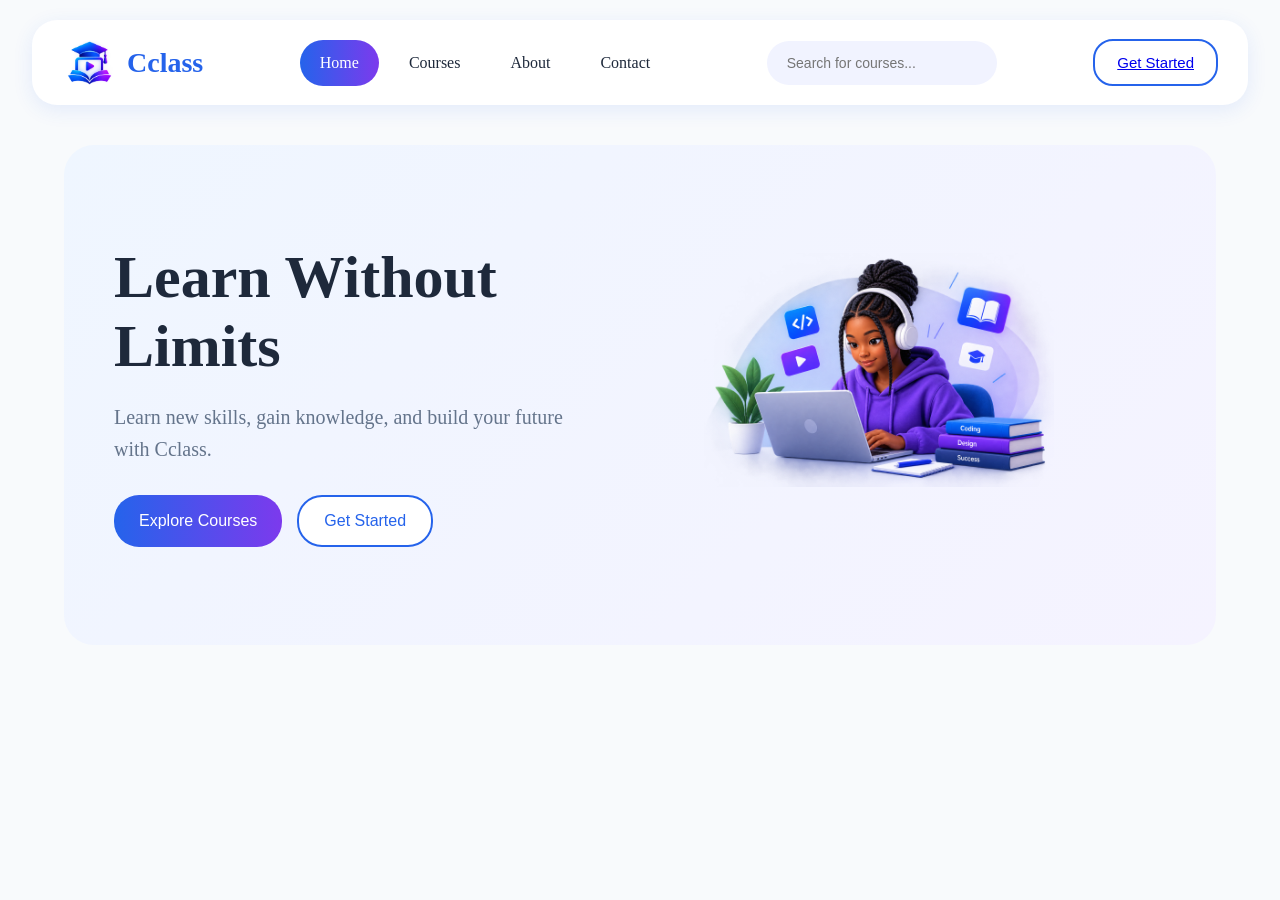
==== index.html @ e94adecb "First commit" ====
<!DOCTYPE html>
<html lang="en">
<head>
    <meta charset="UTF-8">
    <meta name="viewport" content="width=device-width, initial-scale=1.0">
    <title>Raboni Concept</title>
    <link rel="stylesheet" href="./style.css">
</head>
<body>
     <nav class="navbar">

        <div class="logo">
            <img src="./ChatGPT Image Sep 24, 2026, 08_27_45 AM.png" alt="Cclass logo">
            <h2>Cclass</h2>
        </div>

        <div class="links">
            <a href="#" class="active">Home</a>
            <a href="#">Courses</a>
            <a href="#">About</a>
            <a href="#">Contact</a>
        </div>

        <div class="search">
            <input type="text" placeholder="Search for courses...">
        </div>

        <div class="buttons">
            <button class="getstarted"><a href="./login/login.html">Get Started</a></button>
        </div>

    </nav>

    <div class="hero">
        <div class="hero-text">
            <h1>Learn Without Limits</h1>

            <p>Learn new skills, gain knowledge, and build your future with Cclass.</p>

            <div class="hero-buttons">
                <button class="explore">Explore Courses</button>
                <button class="get-started">Get Started</button>
            </div>
        </div>

        <div class="hero-image">
            <img src="./ChatGPT Image Sep 24, 2026, 09_23_56 AM.png" alt="image">
        </div>
    </div>

</body>
</html>
---- style.css ----
* {
    margin: 0;
    padding: 0;
    box-sizing: border-box;
}

body {
    font-family: Cambria, Cochin, Georgia, Times, 'Times New Roman', serif;
    background-color: #f8fafc;
}

.navbar {
    width: 95%;
    height: 85px;
    margin: 20px auto;
    padding: 0 30px;
    background-color: white;
    border-radius: 25px;
    display: flex;
    align-items: center;
    justify-content: space-between;
    box-shadow: 0 5px 20px rgba(37, 99, 235, 0.1);
}

.logo {
    display: flex;
    align-items: center;
    gap: 10px;
}

.logo img {
    width: 55px;
    height: 55px;
    object-fit: contain;
}

.logo h2 {
    font-size: 28px;
    color: #2563eb;
}

.links {
    display: flex;
    align-items: center;
    gap: 10px;
}

.links a {
    text-decoration: none;
    color: #1e293b;
    padding: 14px 20px;
    border-radius: 25px;
    font-weight: 500;
}

.links a:hover {
    color: #2563eb;
}

.links .active {
    color: white;
    background: linear-gradient(90deg, #2563eb, #7c3aed);
}

.links .active:hover {
    color: black;
    background: linear-gradient(90deg, #2563eb, #7c3aed);
}

.search input {
    width: 230px;
    padding: 14px 20px;
    border: none;
    outline: none;
    border-radius: 25px;
    background-color: #f1f3ff;
    font-size: 14px;
}

.buttons {
    display: flex;
    gap: 12px;
}

button {
    padding: 13px 22px;
    border-radius: 20px;
    font-size: 15px;
    cursor: pointer;
}

.getstarted {
    background-color: white;
    color: #2563eb;
    border: 2px solid #2563eb;
}



/* CONTROL SECTION */

.hero {
    width: 90%;
    min-height: 500px;
    margin: 40px auto;
    display: flex;
    align-items: center;
    justify-content: space-between;
    padding: 50px;
    border-radius: 30px;
    background: linear-gradient(135deg, #eff6ff, #f5f3ff);
}

.hero-text {
    width: 50%;
}

.hero-text h1 {
    font-size: 60px;
    color: #1e293b;
    margin-bottom: 20px;
}

.hero-text p {
    font-size: 20px;
    line-height: 1.6;
    color: #64748b;
    max-width: 550px;
    margin-bottom: 30px;
}

.hero-buttons {
    display: flex;
    gap: 15px;
}

.hero-buttons button {
    padding: 15px 25px;
    border-radius: 25px;
    font-size: 16px;
    cursor: pointer;
}

.explore {
    border: none;
    color: white;
    background: linear-gradient(90deg, #2563eb, #7c3aed);
}

.get-started {
    color: #2563eb;
    background-color: white;
    border: 2px solid #2563eb;
}

.get-started:hover {
    background-color: rgb(245, 242, 242);
}

.hero-image {
    width: 60%;
    height: 400px;
    display: flex;
    justify-content: center;
}

.hero-image img {
    width: 350px;
    height: 350px;
    object-fit: contain;
}
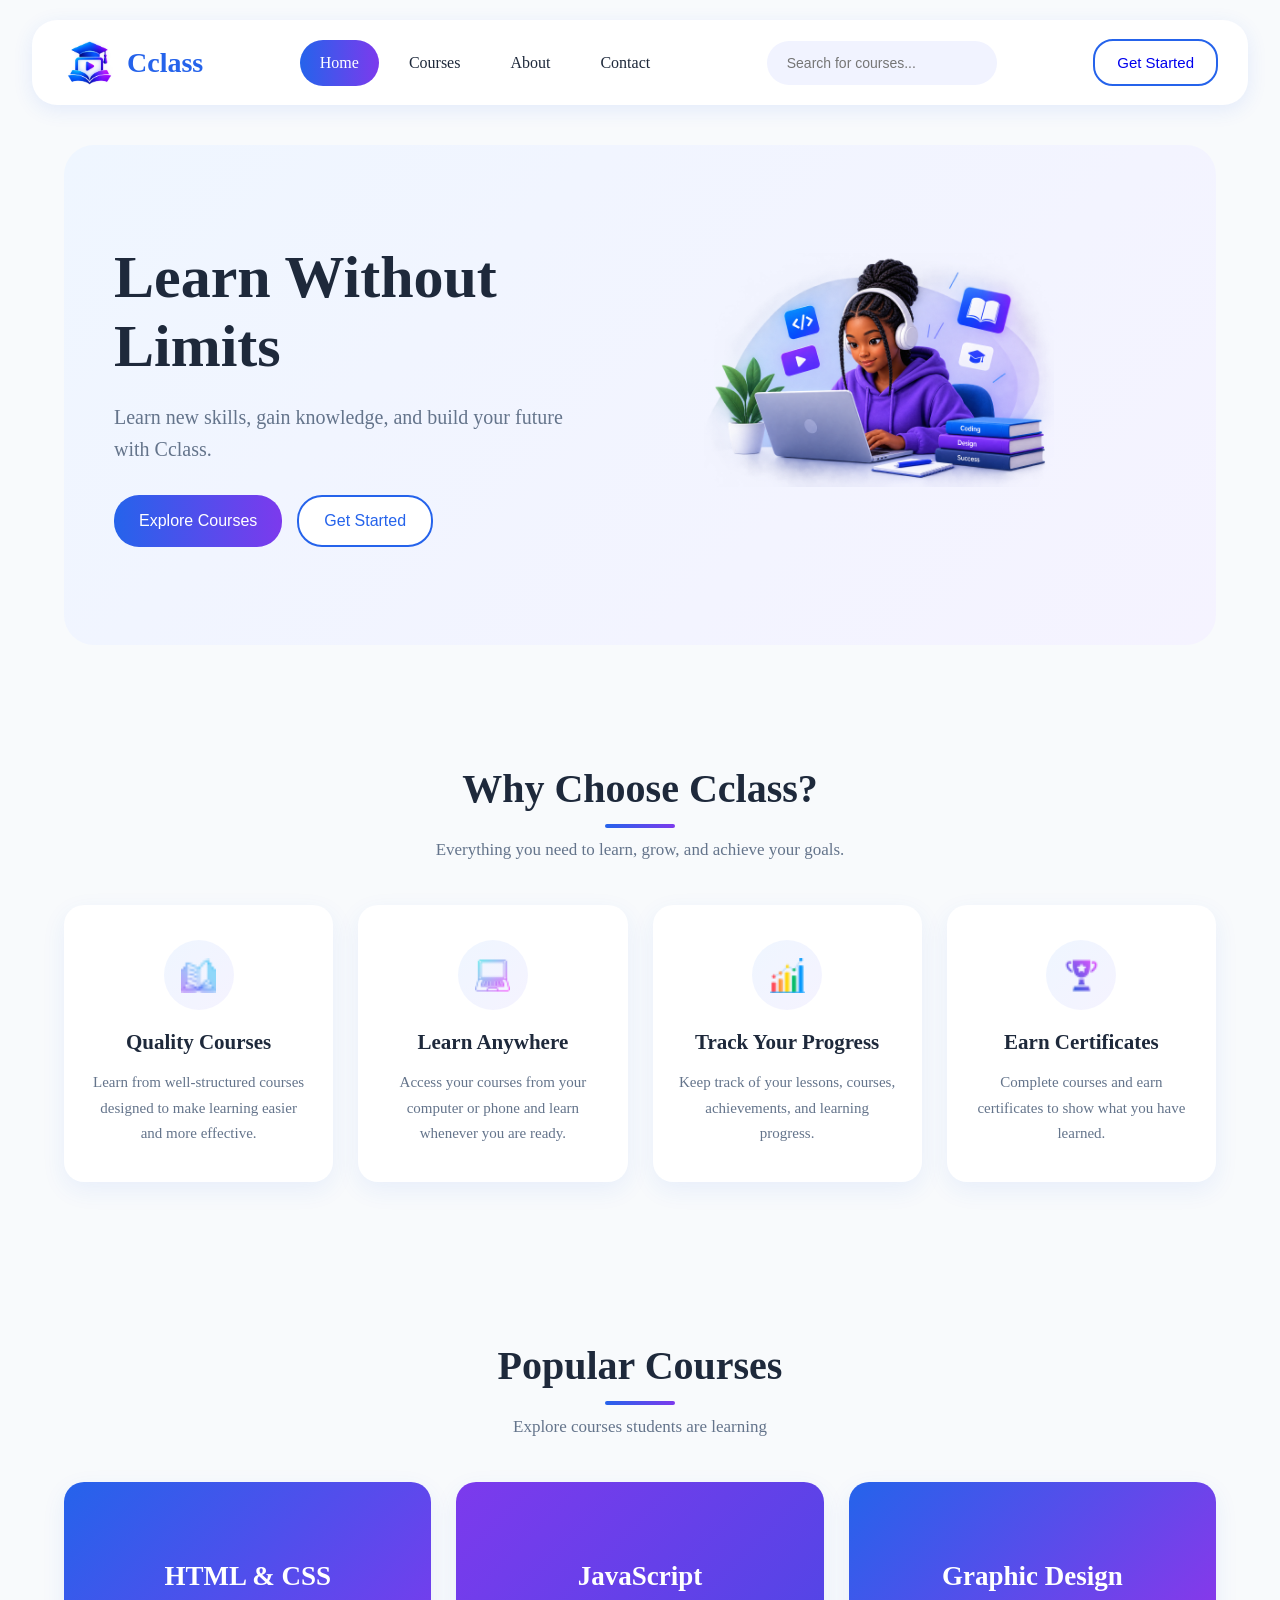
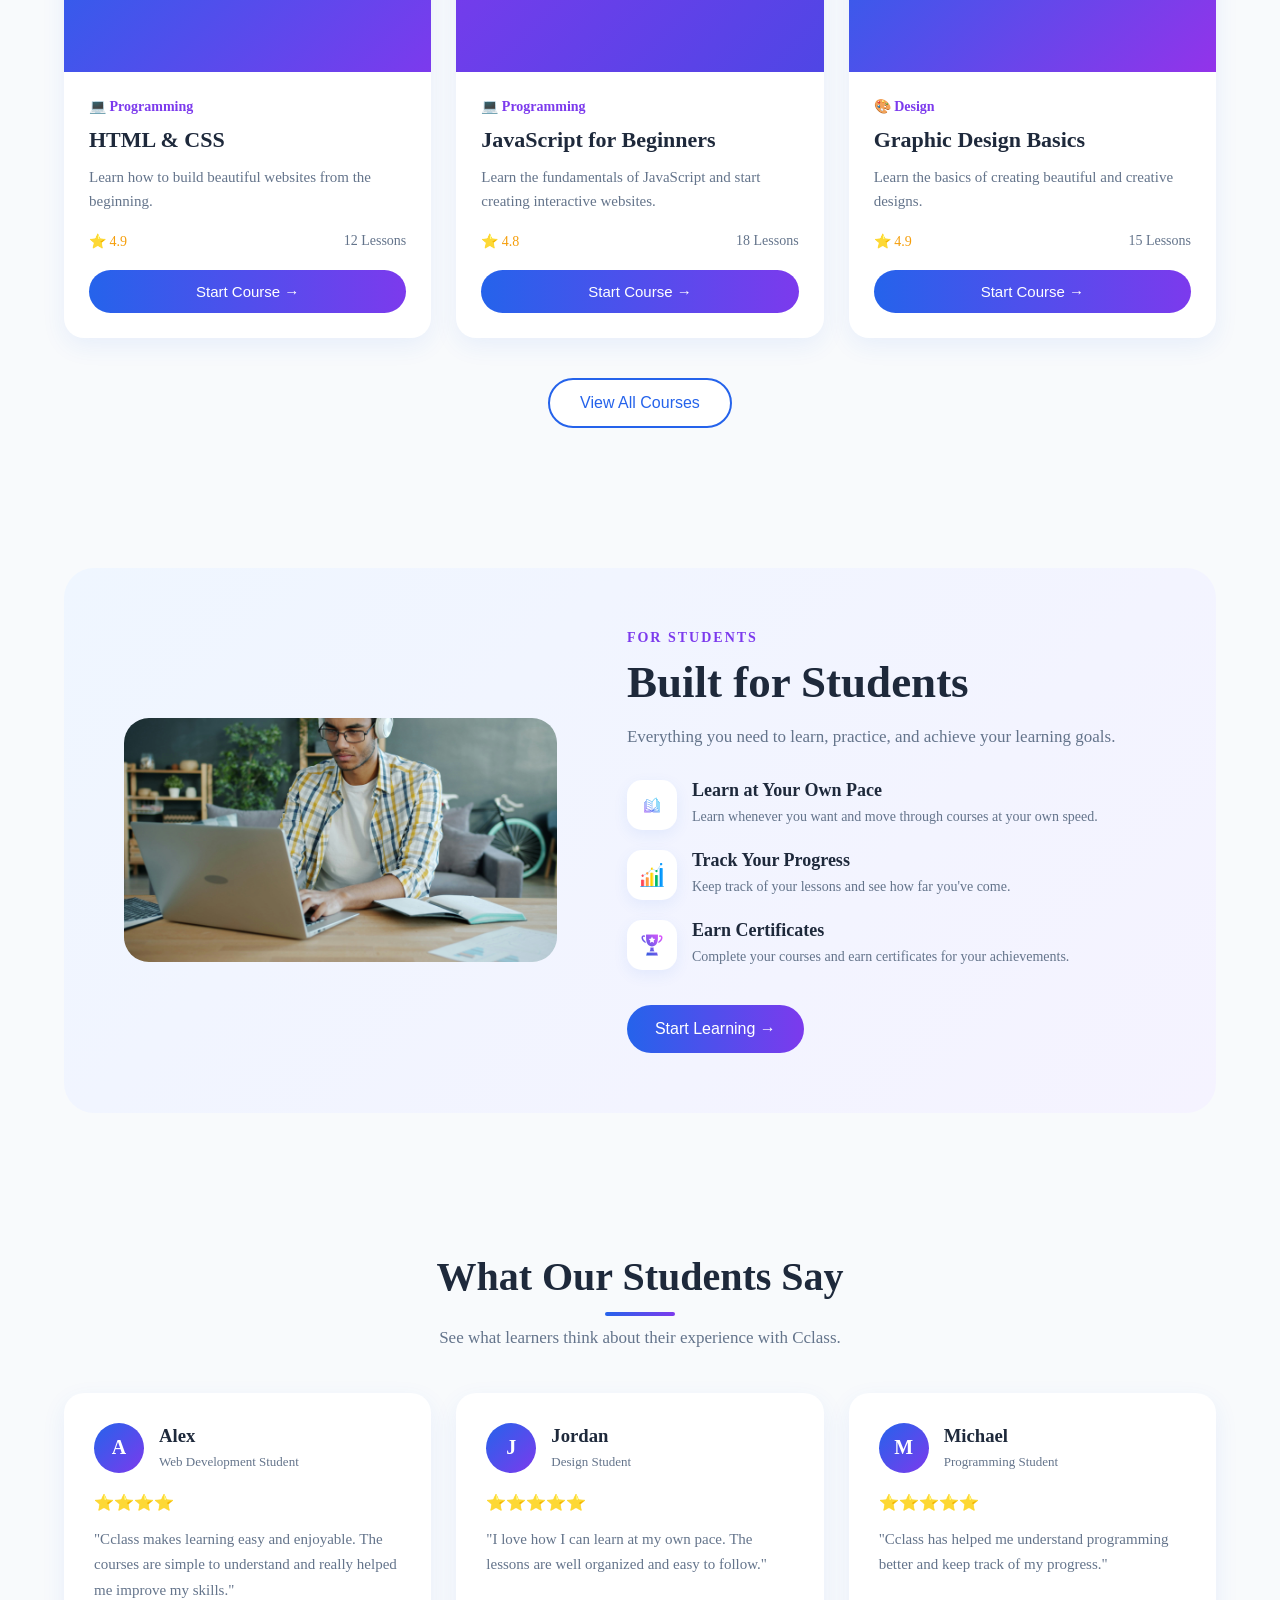
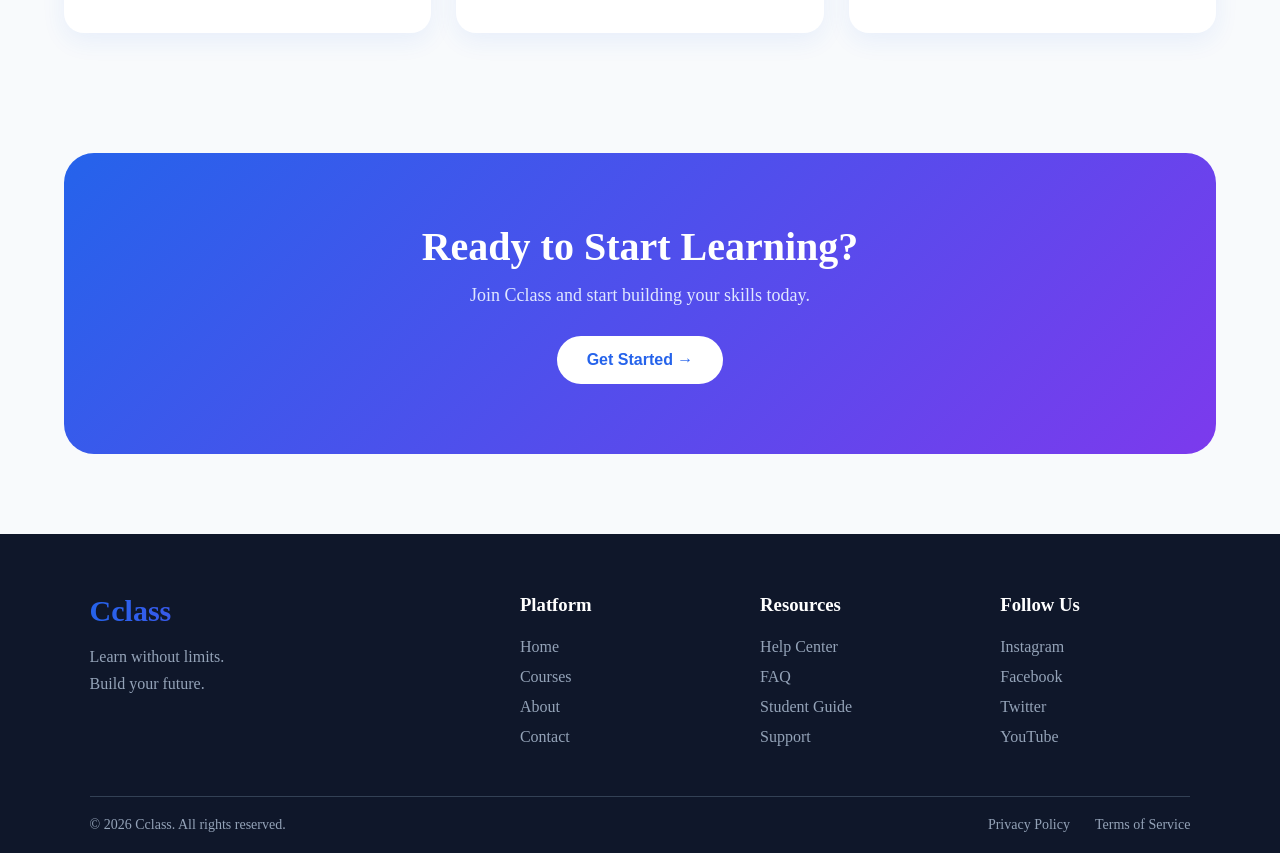
==== commit ec8f9130: "update" ====
--- a/index.html
+++ b/index.html
@@ -16,37 +16,397 @@
 
         <div class="links">
             <a href="#" class="active">Home</a>
+            <a href="./courses page/index.html" >Courses</a>
+            <a href="#">About</a>
+            <a href="#">Contact</a>
+        </div>
+
+        <div class="search">
+            <input type="text" placeholder="Search for courses...">
+        </div>
+
+        <div class="buttons">
+            <button class="getstarted"><a href="./login/login.html">Get Started</a></button>
+        </div>
+
+    </nav>
+
+    <div class="hero">
+        <div class="hero-text">
+            <h1>Learn Without Limits</h1>
+
+            <p>Learn new skills, gain knowledge, and build your future with Cclass.</p>
+
+            <div class="hero-buttons">
+                <button class="explore">Explore Courses</button>
+                <button class="get-started">Get Started</button>
+            </div>
+        </div>
+
+        <div class="hero-image">
+            <img src="./ChatGPT Image Sep 24, 2026, 09_23_56 AM.png" alt="image">
+        </div>
+    </div>
+
+    <section class="why-cclass">
+
+    <div class="section-title">
+        <h2>Why Choose Cclass?</h2>
+        <p>Everything you need to learn, grow, and achieve your goals.</p>
+    </div>
+
+    <div class="features">
+
+        <div class="feature-card">
+            <div class="icon"><img src="./book.png" alt="image"></div>
+            <h3>Quality Courses</h3>
+            <p>
+                Learn from well-structured courses designed
+                to make learning easier and more effective.
+            </p>
+        </div>
+
+        <div class="feature-card">
+            <div class="icon"><img src="./laptop.png" alt="image"></div>
+            <h3>Learn Anywhere</h3>
+            <p>
+                Access your courses from your computer or
+                phone and learn whenever you are ready.
+            </p>
+        </div>
+
+        <div class="feature-card">
+            <div class="icon"><img src="./analysis.png" alt="image"></div>
+            <h3>Track Your Progress</h3>
+            <p>
+                Keep track of your lessons, courses,
+                achievements, and learning progress.
+            </p>
+        </div>
+
+        <div class="feature-card">
+            <div class="icon"><img src="./trophy.png" alt="image"></div>
+            <h3>Earn Certificates</h3>
+            <p>
+                Complete courses and earn certificates
+                to show what you have learned.
+            </p>
+        </div>
+
+    </div>
+
+</section>
+
+<section class="popular-courses">
+
+    <div class="section-title">
+        <h2>Popular Courses</h2>
+        <p>Explore courses students are learning</p>
+    </div>
+
+    <div class="course-container">
+
+        <div class="course-card">
+            <div class="course-image html-image">
+                <span>HTML & CSS</span>
+            </div>
+
+            <div class="course-content">
+                <span class="category">💻 Programming</span>
+
+                <h3>HTML & CSS</h3>
+
+                <p>
+                    Learn how to build beautiful websites
+                    from the beginning.
+                </p>
+
+                <div class="course-info">
+                    <span>⭐ 4.9</span>
+                    <span>12 Lessons</span>
+                </div>
+
+                <button>Start Course →</button>
+            </div>
+        </div>
+
+
+        <div class="course-card">
+            <div class="course-image javascript-image">
+                <span>JavaScript</span>
+            </div>
+
+            <div class="course-content">
+                <span class="category">💻 Programming</span>
+
+                <h3>JavaScript for Beginners</h3>
+
+                <p>
+                    Learn the fundamentals of JavaScript
+                    and start creating interactive websites.
+                </p>
+
+                <div class="course-info">
+                    <span>⭐ 4.8</span>
+                    <span>18 Lessons</span>
+                </div>
+
+                <button>Start Course →</button>
+            </div>
+        </div>
+
+
+        <div class="course-card">
+            <div class="course-image design-image">
+                <span>Graphic Design</span>
+            </div>
+
+            <div class="course-content">
+                <span class="category">🎨 Design</span>
+
+                <h3>Graphic Design Basics</h3>
+
+                <p>
+                    Learn the basics of creating beautiful
+                    and creative designs.
+                </p>
+
+                <div class="course-info">
+                    <span>⭐ 4.9</span>
+                    <span>15 Lessons</span>
+                </div>
+
+                <button>Start Course →</button>
+            </div>
+        </div>
+
+    </div>
+
+    <div class="view-courses">
+        <button>View All Courses</button>
+    </div>
+
+</section>
+
+<section class="student-section">
+
+    <div class="student-image">
+        <img src="vitaly-gariev-IMPIbSdFMc0-unsplash.jpg" alt="Student learning">
+    </div>
+
+    <div class="student-content">
+
+        <span class="small-title">FOR STUDENTS</span>
+
+        <h2>Built for Students</h2>
+
+        <p class="student-intro">
+            Everything you need to learn, practice, and achieve
+            your learning goals.
+        </p>
+
+        <div class="student-benefit">
+            <div class="benefit-icon"><img src="./book.png" alt="image"></div>
+
+            <div>
+                <h3>Learn at Your Own Pace</h3>
+                <p>
+                    Learn whenever you want and move through
+                    courses at your own speed.
+                </p>
+            </div>
+        </div>
+
+        <div class="student-benefit">
+            <div class="benefit-icon"><img src="./analysis.png" alt="image"></div>
+
+            <div>
+                <h3>Track Your Progress</h3>
+                <p>
+                    Keep track of your lessons and see how far
+                    you've come.
+                </p>
+            </div>
+        </div>
+
+        <div class="student-benefit">
+            <div class="benefit-icon"><img src="./trophy.png" alt=""></div>
+
+            <div>
+                <h3>Earn Certificates</h3>
+                <p>
+                    Complete your courses and earn certificates
+                    for your achievements.
+                </p>
+            </div>
+        </div>
+
+        <button class="start-learning">
+            Start Learning →
+        </button>
+
+    </div>
+
+</section>
+
+<section class="testimonials">
+
+    <div class="section-title">
+        <h2>What Our Students Say</h2>
+        <p>See what learners think about their experience with Cclass.</p>
+    </div>
+
+    <div class="testimonial-container">
+
+        <div class="testimonial-card">
+
+            <div class="student-profile">
+                <div class="student-avatar">A</div>
+
+                <div>
+                    <h3>Alex</h3>
+                    <span>Web Development Student</span>
+                </div>
+            </div>
+
+            <div class="stars">
+                ⭐⭐⭐⭐
+            </div>
+
+            <p>
+                "Cclass makes learning easy and enjoyable.
+                The courses are simple to understand and
+                really helped me improve my skills."
+            </p>
+
+        </div>
+
+
+        <div class="testimonial-card">
+
+            <div class="student-profile">
+                <div class="student-avatar">J</div>
+
+                <div>
+                    <h3>Jordan</h3>
+                    <span>Design Student</span>
+                </div>
+            </div>
+
+            <div class="stars">
+                ⭐⭐⭐⭐⭐
+            </div>
+
+            <p>
+                "I love how I can learn at my own pace.
+                The lessons are well organized and easy
+                to follow."
+            </p>
+
+        </div>
+
+
+        <div class="testimonial-card">
+
+            <div class="student-profile">
+                <div class="student-avatar">M</div>
+
+                <div>
+                    <h3>Michael</h3>
+                    <span>Programming Student</span>
+                </div>
+            </div>
+
+            <div class="stars">
+                ⭐⭐⭐⭐⭐
+            </div>
+
+            <p>
+                "Cclass has helped me understand programming
+                better and keep track of my progress."
+            </p>
+
+        </div>
+
+    </div>
+
+</section>
+
+<section class="cta">
+
+    <div class="cta-content">
+
+        <h2>Ready to Start Learning?</h2>
+
+        <p>
+            Join Cclass and start building your skills today.
+        </p>
+
+        <button>Get Started →</button>
+
+    </div>
+
+</section>
+
+
+<footer>
+
+    <div class="footer-container">
+
+        <div class="footer-brand">
+            <h2>Cclass</h2>
+
+            <p>
+                Learn without limits.<br>
+                Build your future.
+            </p>
+        </div>
+
+
+        <div class="footer-column">
+            <h3>Platform</h3>
+
+            <a href="#">Home</a>
             <a href="#">Courses</a>
             <a href="#">About</a>
             <a href="#">Contact</a>
         </div>
 
-        <div class="search">
-            <input type="text" placeholder="Search for courses...">
-        </div>
-
-        <div class="buttons">
-            <button class="getstarted"><a href="./login/login.html">Get Started</a></button>
-        </div>
-
-    </nav>
-
-    <div class="hero">
-        <div class="hero-text">
-            <h1>Learn Without Limits</h1>
-
-            <p>Learn new skills, gain knowledge, and build your future with Cclass.</p>
-
-            <div class="hero-buttons">
-                <button class="explore">Explore Courses</button>
-                <button class="get-started">Get Started</button>
-            </div>
-        </div>
-
-        <div class="hero-image">
-            <img src="./ChatGPT Image Sep 24, 2026, 09_23_56 AM.png" alt="image">
-        </div>
-    </div>
+
+        <div class="footer-column">
+            <h3>Resources</h3>
+
+            <a href="#">Help Center</a>
+            <a href="#">FAQ</a>
+            <a href="#">Student Guide</a>
+            <a href="#">Support</a>
+        </div>
+
+
+        <div class="footer-column">
+            <h3>Follow Us</h3>
+
+            <a href="#">Instagram</a>
+            <a href="#">Facebook</a>
+            <a href="#">Twitter</a>
+            <a href="#">YouTube</a>
+        </div>
+
+    </div>
+
+
+    <div class="footer-bottom">
+
+        <p>© 2026 Cclass. All rights reserved.</p>
+
+        <div>
+            <a href="#">Privacy Policy</a>
+            <a href="#">Terms of Service</a>
+        </div>
+
+    </div>
+
+</footer>
 
 </body>
 </html>
--- a/style.css
+++ b/style.css
@@ -96,6 +96,9 @@
     border: 2px solid #2563eb;
 }
 
+.getstarted a {
+    text-decoration: none;
+}
 
 
 /* CONTROL SECTION */
@@ -120,7 +123,7 @@
     font-size: 60px;
     color: #1e293b;
     margin-bottom: 20px;
-}
+} 
 
 .hero-text p {
     font-size: 20px;
@@ -169,4 +172,511 @@
     width: 350px;
     height: 350px;
     object-fit: contain;
+}
+
+.why-cclass {
+    display: block;
+    width: 90%;
+    margin: 80px auto;
+    padding: 40px 0;
+}
+
+.section-title {
+    text-align: center;
+    margin-bottom: 45px;
+}
+
+.section-title h2 {
+    font-size: 40px;
+    color: #1e293b;
+    margin-bottom: 12px;
+}
+
+.section-title h2::after {
+    content: "";
+    display: block;
+    width: 70px;
+    height: 4px;
+    margin: 12px auto;
+    border-radius: 10px;
+    background: linear-gradient(90deg, #2563eb, #7c3aed);
+}
+
+.section-title p {
+    color: #64748b;
+    font-size: 17px;
+}
+
+.features {
+    display: grid;
+    grid-template-columns: repeat(4, 1fr);
+    gap: 25px;
+}
+
+.feature-card {
+    background-color: white;
+    padding: 35px 25px;
+    text-align: center;
+    border-radius: 20px;
+    box-shadow: 0 8px 25px rgba(37, 99, 235, 0.08);
+    transition: 0.3s;
+}
+
+.feature-card:hover {
+    transform: translateY(-8px);
+    box-shadow: 0 15px 35px rgba(37, 99, 235, 0.15);
+}
+
+.icon {
+    width: 70px;
+    height: 70px;
+    margin: 0 auto 20px;
+    display: flex;
+    align-items: center;
+    justify-content: center;
+    border-radius: 50%;
+    font-size: 32px;
+    background: linear-gradient(135deg, #eff6ff, #f5f3ff);
+}
+
+.icon img{
+    width: 50%;
+}
+
+.feature-card h3 {
+    color: #1e293b;
+    font-size: 21px;
+    margin-bottom: 15px;
+}
+
+.feature-card p {
+    color: #64748b;
+    font-size: 15px;
+    line-height: 1.7;
+}
+
+/* Popular courses partllll */
+
+.popular-courses {
+    width: 90%;
+    margin: 80px auto;
+    padding: 40px 0;
+}
+
+.course-container {
+    display: grid;
+    grid-template-columns: repeat(3, 1fr);
+    gap: 25px;
+}
+
+.course-card {
+    background-color: white;
+    border-radius: 20px;
+    overflow: hidden;
+    box-shadow: 0 8px 25px rgba(37, 99, 235, 0.08);
+    transition: 0.3s;
+}
+
+.course-card:hover {
+    transform: translateY(-8px);
+    box-shadow: 0 15px 35px rgba(37, 99, 235, 0.15);
+}
+
+.course-image {
+    height: 190px;
+    display: flex;
+    align-items: center;
+    justify-content: center;
+}
+
+.course-image span {
+    color: white;
+    font-size: 27px;
+    font-weight: bold;
+}
+
+.html-image {
+    background: linear-gradient(135deg, #2563eb, #7c3aed);
+}
+
+.javascript-image {
+    background: linear-gradient(135deg, #7c3aed, #4f46e5);
+}
+
+.design-image {
+    background: linear-gradient(135deg, #2563eb, #9333ea);
+}
+
+.course-content {
+    padding: 25px;
+}
+
+.category {
+    color: #7c3aed;
+    font-size: 14px;
+    font-weight: bold;
+}
+
+.course-content h3 {
+    color: #1e293b;
+    font-size: 22px;
+    margin: 12px 0;
+}
+
+.course-content p {
+    color: #64748b;
+    line-height: 1.6;
+    font-size: 15px;
+}
+
+.course-info {
+    display: flex;
+    justify-content: space-between;
+    margin: 20px 0;
+    color: #64748b;
+    font-size: 14px;
+}
+
+.course-info span:first-child {
+    color: #f59e0b;
+}
+
+.course-content button {
+    width: 100%;
+    padding: 13px;
+    border: none;
+    border-radius: 25px;
+    color: white;
+    font-size: 15px;
+    cursor: pointer;
+    background: linear-gradient(90deg, #2563eb, #7c3aed);
+}
+
+.view-courses {
+    text-align: center;
+    margin-top: 40px;
+}
+
+.view-courses button {
+    padding: 14px 30px;
+    border-radius: 25px;
+    border: 2px solid #2563eb;
+    background-color: white;
+    color: #2563eb;
+    font-size: 16px;
+    cursor: pointer;
+}
+
+.view-courses button:hover {
+    color: white;
+    background-color: #2563eb;
+}
+
+
+.student-section {
+    width: 90%;
+    min-height: 500px;
+    margin: 100px auto;
+    padding: 60px;
+    display: flex;
+    align-items: center;
+    gap: 70px;
+    border-radius: 30px;
+    background: linear-gradient(135deg, #eff6ff, #f5f3ff);
+}
+
+.student-image {
+    width: 45%;
+    display: flex;
+    justify-content: center;
+}
+
+.student-image img {
+    width: 100%;
+    max-width: 450px;
+    border-radius: 25px;
+    object-fit: cover;
+}
+
+.student-content {
+    width: 55%;
+}
+
+.small-title {
+    color: #7c3aed;
+    font-size: 14px;
+    font-weight: bold;
+    letter-spacing: 2px;
+}
+
+.student-content h2 {
+    font-size: 45px;
+    color: #1e293b;
+    margin: 10px 0 15px;
+}
+
+.student-intro {
+    color: #64748b;
+    font-size: 17px;
+    line-height: 1.6;
+    margin-bottom: 30px;
+}
+
+.student-benefit {
+    display: flex;
+    gap: 15px;
+    margin-bottom: 20px;
+}
+
+.benefit-icon {
+    width: 50px;
+    height: 50px;
+    min-width: 50px;
+    display: flex;
+    align-items: center;
+    justify-content: center;
+    border-radius: 15px;
+    background-color: white;
+    font-size: 23px;
+    box-shadow: 0 5px 15px rgba(37, 99, 235, 0.08);
+}
+
+.student-benefit h3 {
+    color: #1e293b;
+    font-size: 18px;
+    margin-bottom: 5px;
+}
+
+.student-benefit p {
+    color: #64748b;
+    font-size: 14px;
+    line-height: 1.5;
+}
+
+.start-learning {
+    margin-top: 15px;
+    padding: 15px 28px;
+    border: none;
+    border-radius: 25px;
+    color: white;
+    font-size: 16px;
+    cursor: pointer;
+    background: linear-gradient(90deg, #2563eb, #7c3aed);
+}
+
+.testimonials {
+    width: 90%;
+    margin: 80px auto;
+    padding: 40px 0;
+}
+
+.testimonial-container {
+    display: grid;
+    grid-template-columns: repeat(3, 1fr);
+    gap: 25px;
+}
+
+.testimonial-card {
+    background-color: white;
+    padding: 30px;
+    border-radius: 20px;
+    box-shadow: 0 8px 25px rgba(37, 99, 235, 0.08);
+}
+
+.student-profile {
+    display: flex;
+    align-items: center;
+    gap: 15px;
+    margin-bottom: 20px;
+}
+
+.student-avatar {
+    width: 50px;
+    height: 50px;
+    border-radius: 50%;
+    display: flex;
+    align-items: center;
+    justify-content: center;
+    color: white;
+    font-size: 20px;
+    font-weight: bold;
+    background: linear-gradient(135deg, #2563eb, #7c3aed);
+}
+
+.student-profile h3 {
+    color: #1e293b;
+    margin-bottom: 5px;
+}
+
+.student-profile span {
+    color: #64748b;
+    font-size: 13px;
+}
+
+.stars {
+    margin-bottom: 15px;
+}
+
+.testimonial-card p {
+    color: #64748b;
+    line-height: 1.7;
+    font-size: 15px;
+}
+
+.cta {
+    width: 90%;
+    margin: 80px auto;
+    padding: 70px 30px;
+    border-radius: 30px;
+    text-align: center;
+    background: linear-gradient(135deg, #2563eb, #7c3aed);
+}
+
+.cta-content h2 {
+    color: white;
+    font-size: 40px;
+    margin-bottom: 15px;
+}
+
+.cta-content p {
+    color: #e0e7ff;
+    font-size: 18px;
+    margin-bottom: 30px;
+}
+
+.cta-content button {
+    padding: 15px 30px;
+    border: none;
+    border-radius: 25px;
+    background-color: white;
+    color: #2563eb;
+    font-size: 16px;
+    font-weight: bold;
+    cursor: pointer;
+}
+
+.cta-content button:hover {
+    transform: translateY(-2px);
+}
+
+
+/* FOOTER */
+
+footer {
+    background-color: #0f172a;
+    color: white;
+    padding: 60px 7% 20px;
+}
+
+.footer-container {
+    display: grid;
+    grid-template-columns: 2fr 1fr 1fr 1fr;
+    gap: 50px;
+    padding-bottom: 50px;
+}
+
+.footer-brand h2 {
+    font-size: 30px;
+    background: linear-gradient(90deg, #2563eb, #7c3aed);
+    -webkit-background-clip: text;
+    -webkit-text-fill-color: transparent;
+    margin-bottom: 15px;
+}
+
+.footer-brand p {
+    color: #94a3b8;
+    line-height: 1.7;
+}
+
+.footer-column {
+    display: flex;
+    flex-direction: column;
+    gap: 12px;
+}
+
+.footer-column h3 {
+    color: white;
+    margin-bottom: 10px;
+}
+
+.footer-column a {
+    color: #94a3b8;
+    text-decoration: none;
+    transition: 0.3s;
+}
+
+.footer-column a:hover {
+    color: #7c3aed;
+}
+
+.footer-bottom {
+    border-top: 1px solid #334155;
+    padding-top: 20px;
+    display: flex;
+    justify-content: space-between;
+    align-items: center;
+    color: #94a3b8;
+    font-size: 14px;
+}
+
+.footer-bottom div {
+    display: flex;
+    gap: 25px;
+}
+
+.footer-bottom a {
+    color: #94a3b8;
+    text-decoration: none;
+}
+
+.footer-bottom a:hover {
+    color: white;
+}
+
+
+/* RESPONSIVE */
+
+@media (max-width: 900px) {
+
+    .student-section {
+        flex-direction: column;
+        padding: 40px;
+    }
+
+    .student-image,
+    .student-content {
+        width: 100%;
+    }
+
+    .footer-container {
+        grid-template-columns: repeat(2, 1fr);
+    }
+
+}
+
+@media (max-width: 600px) {
+
+    .student-section {
+        padding: 30px 20px;
+    }
+
+    .student-content h2 {
+        font-size: 35px;
+    }
+
+    .footer-container {
+        grid-template-columns: 1fr;
+    }
+
+    .footer-bottom {
+        flex-direction: column;
+        gap: 15px;
+        text-align: center;
+    }
+
+    .footer-bottom div {
+        flex-direction: column;
+        gap: 10px;
+    }
+
 }
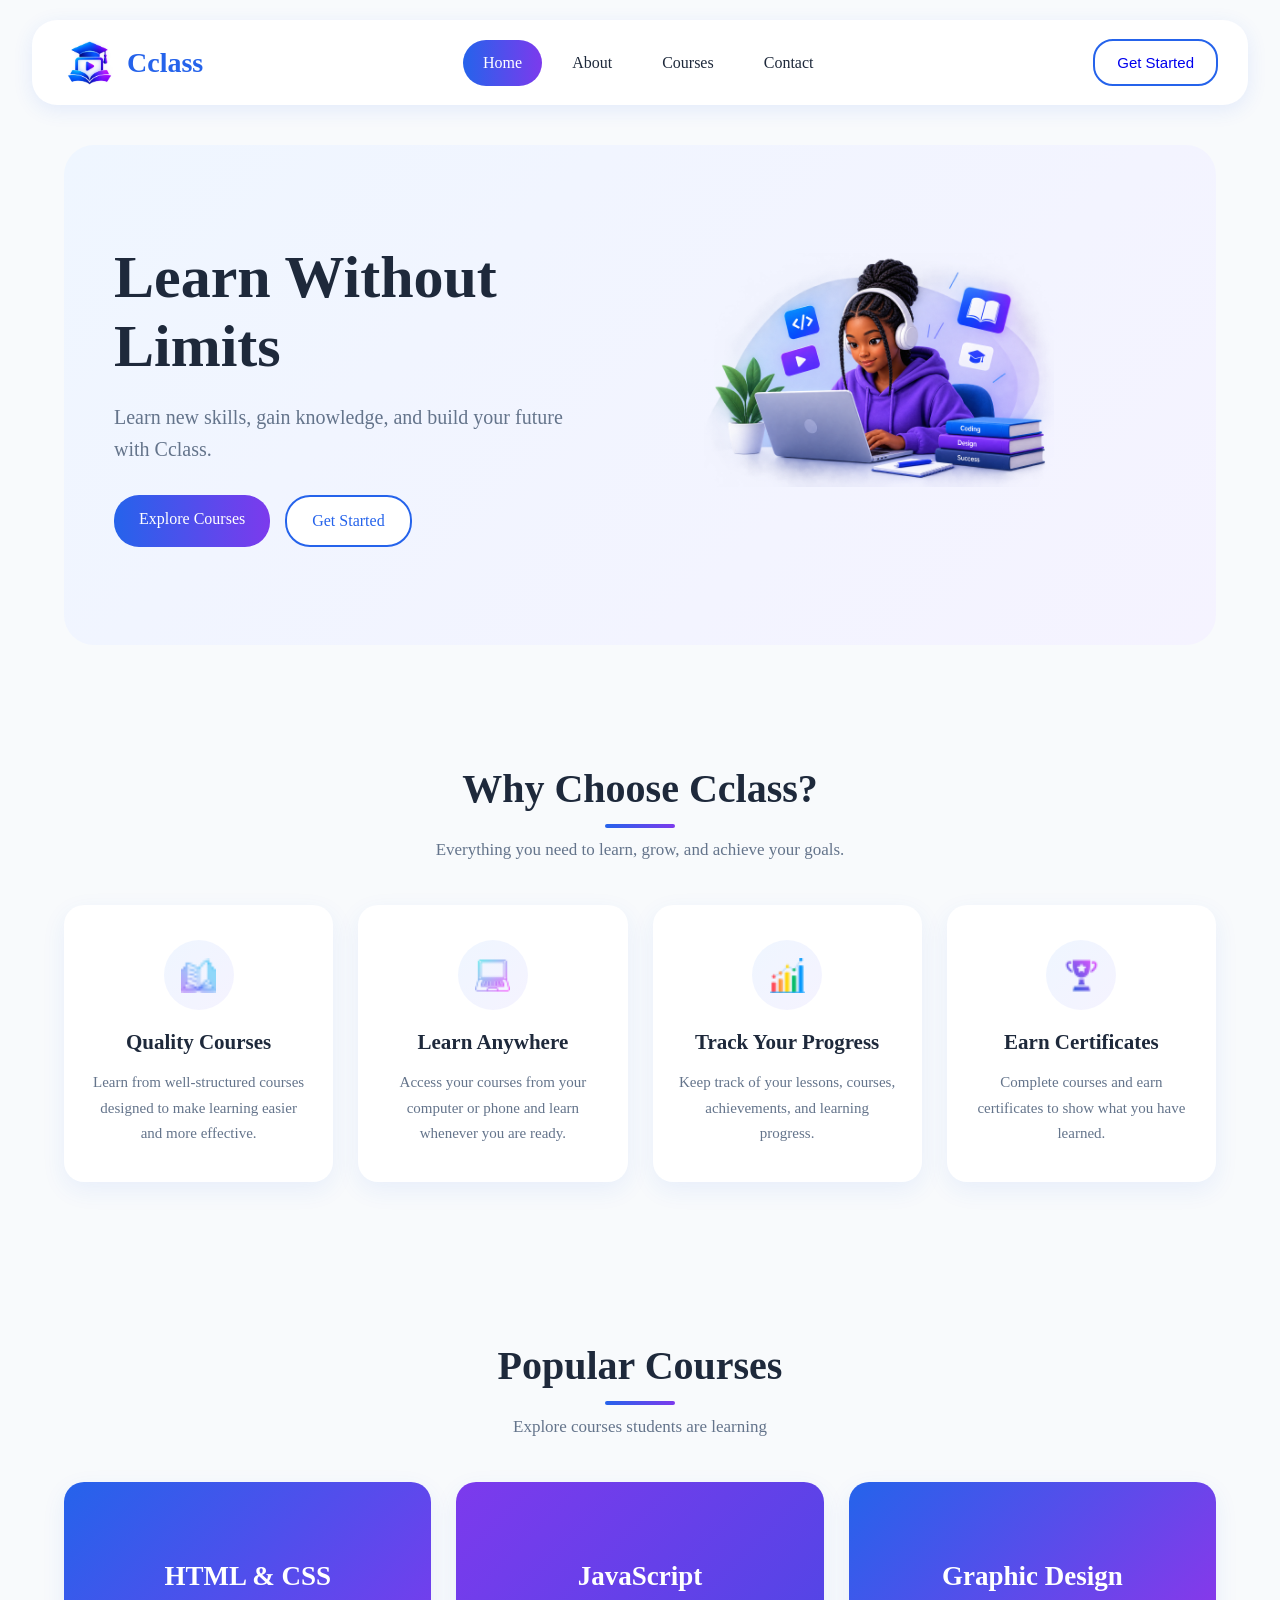
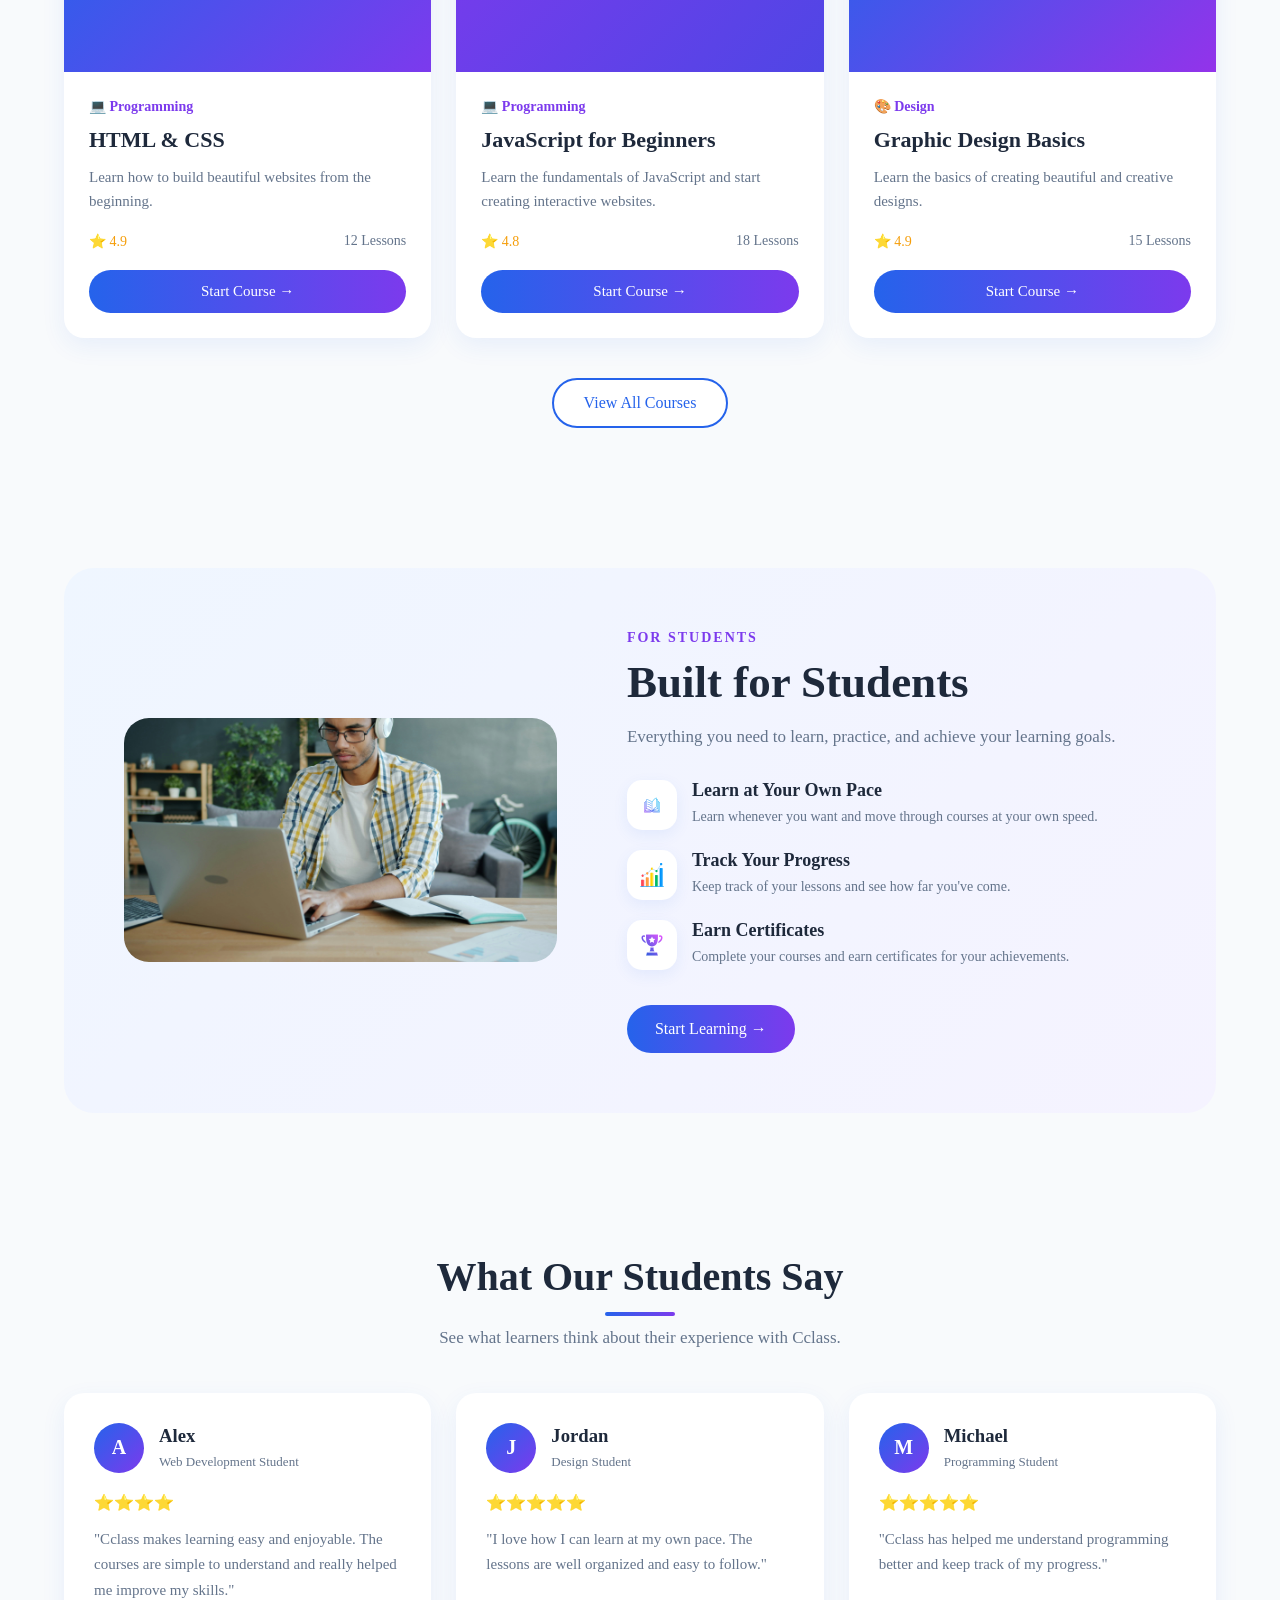
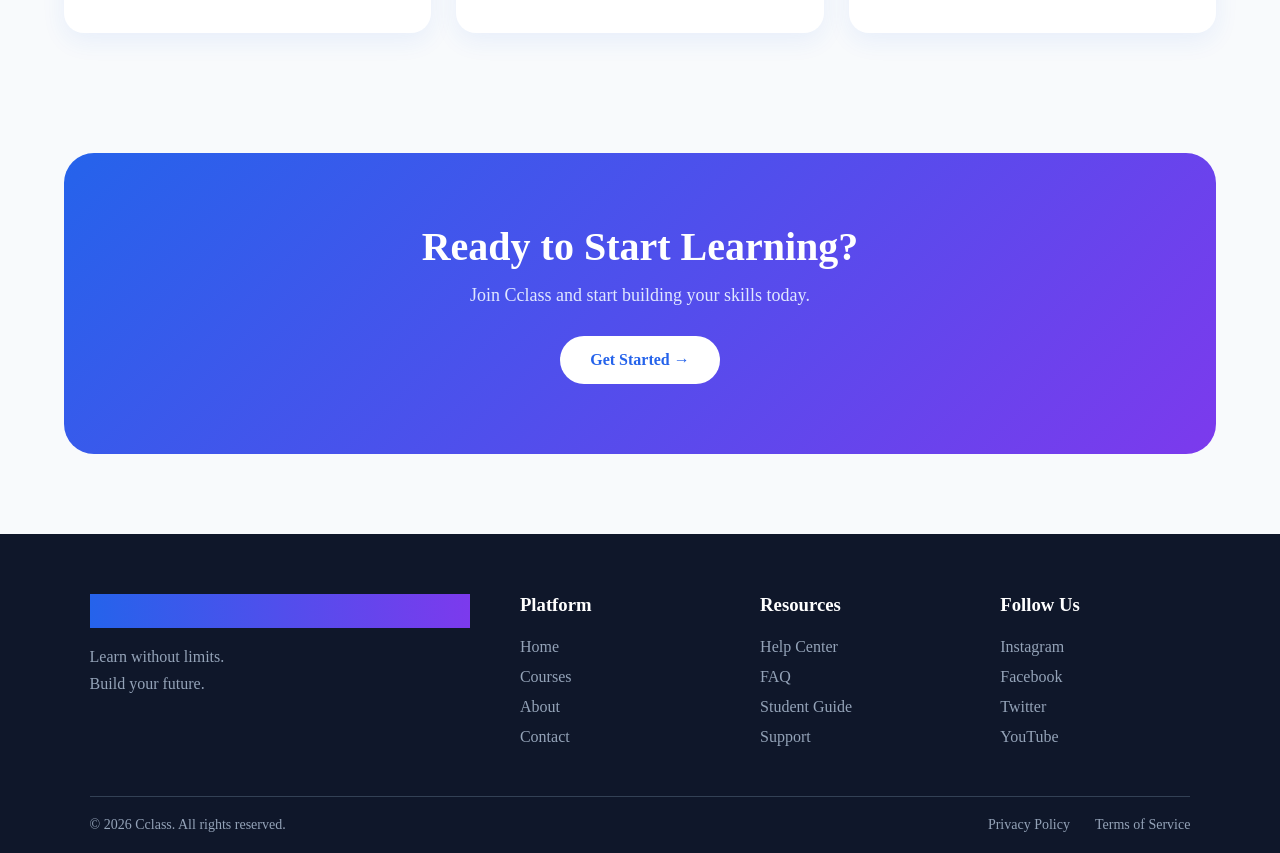
==== commit 6e00b49b: "FInal project" ====
--- a/index.html
+++ b/index.html
@@ -3,7 +3,7 @@
 <head>
     <meta charset="UTF-8">
     <meta name="viewport" content="width=device-width, initial-scale=1.0">
-    <title>Raboni Concept</title>
+    <title>Cclass</title>
     <link rel="stylesheet" href="./style.css">
 </head>
 <body>
@@ -14,20 +14,26 @@
             <h2>Cclass</h2>
         </div>
 
-        <div class="links">
+        <div class="links" id="primaryNavLinks">
             <a href="#" class="active">Home</a>
+            <a href="./About/index.html ">About</a>
             <a href="./courses page/index.html" >Courses</a>
-            <a href="#">About</a>
-            <a href="#">Contact</a>
-        </div>
-
-        <div class="search">
+            <a href="./Contact/index.html">Contact</a>
+        </div>
+
+        <!-- <div class="search">
             <input type="text" placeholder="Search for courses...">
-        </div>
+        </div> -->
 
         <div class="buttons">
-            <button class="getstarted"><a href="./login/login.html">Get Started</a></button>
-        </div>
+            <button class="getstarted"><a href="./choose/index.html">Get Started</a></button>
+        </div>
+
+        <button class="nav-toggle" id="navToggle" type="button" aria-label="Open navigation menu" aria-expanded="false" aria-controls="primaryNavLinks" title="Open menu">
+            <span></span>
+            <span></span>
+            <span></span>
+        </button>
 
     </nav>
 
@@ -38,8 +44,8 @@
             <p>Learn new skills, gain knowledge, and build your future with Cclass.</p>
 
             <div class="hero-buttons">
-                <button class="explore">Explore Courses</button>
-                <button class="get-started">Get Started</button>
+                <a class="explore" href="./courses page/index.html">Explore Courses</a>
+                <a class="get-started" href="./choose/index.html">Get Started</a>
             </div>
         </div>
 
@@ -126,7 +132,7 @@
                     <span>12 Lessons</span>
                 </div>
 
-                <button>Start Course →</button>
+                <a class="course-start" href="./courses page/index.html">Start Course →</a>
             </div>
         </div>
 
@@ -151,7 +157,7 @@
                     <span>18 Lessons</span>
                 </div>
 
-                <button>Start Course →</button>
+                <a class="course-start" href="./courses page/index.html">Start Course →</a>
             </div>
         </div>
 
@@ -176,14 +182,14 @@
                     <span>15 Lessons</span>
                 </div>
 
-                <button>Start Course →</button>
+                <a class="course-start" href="./courses page/index.html">Start Course →</a>
             </div>
         </div>
 
     </div>
 
     <div class="view-courses">
-        <button>View All Courses</button>
+        <a class="view-all-courses" href="./courses page/index.html">View All Courses</a>
     </div>
 
 </section>
@@ -241,9 +247,9 @@
             </div>
         </div>
 
-        <button class="start-learning">
+        <a class="start-learning" href="./courses page/index.html">
             Start Learning →
-        </button>
+        </a>
 
     </div>
 
@@ -342,7 +348,7 @@
             Join Cclass and start building your skills today.
         </p>
 
-        <button>Get Started →</button>
+        <a href="./choose/index.html">Get Started →</a>
 
     </div>
 
@@ -366,9 +372,9 @@
         <div class="footer-column">
             <h3>Platform</h3>
 
-            <a href="#">Home</a>
-            <a href="#">Courses</a>
-            <a href="#">About</a>
+            <a href="./index.html">Home</a>
+            <a href="./courses page/index.html">Courses</a>
+            <a href="./About/index.html">About</a>
             <a href="#">Contact</a>
         </div>
 
@@ -408,6 +414,8 @@
 
 </footer>
 
+<script src="./script.js"></script>
+
 </body>
 </html>
 
--- a/style.css
+++ b/style.css
@@ -83,6 +83,30 @@
     gap: 12px;
 }
 
+.nav-toggle {
+    width: 44px;
+    height: 44px;
+    flex: 0 0 44px;
+    display: none;
+    flex-direction: column;
+    align-items: center;
+    justify-content: center;
+    gap: 5px;
+    padding: 0;
+    border: 1px solid #dbe4f0;
+    border-radius: 12px;
+    background: white;
+    cursor: pointer;
+}
+
+.nav-toggle span {
+    width: 19px;
+    height: 2px;
+    border-radius: 2px;
+    background: #1e293b;
+    transition: transform 0.2s ease, opacity 0.2s ease;
+}
+
 button {
     padding: 13px 22px;
     border-radius: 20px;
@@ -138,11 +162,14 @@
     gap: 15px;
 }
 
-.hero-buttons button {
+.hero-buttons button,
+.hero-buttons a {
+    display: inline-block;
     padding: 15px 25px;
     border-radius: 25px;
     font-size: 16px;
     cursor: pointer;
+    text-decoration: none;
 }
 
 .explore {
@@ -341,7 +368,9 @@
     color: #f59e0b;
 }
 
-.course-content button {
+.course-content button,
+.course-content .course-start {
+    display: block;
     width: 100%;
     padding: 13px;
     border: none;
@@ -350,6 +379,8 @@
     font-size: 15px;
     cursor: pointer;
     background: linear-gradient(90deg, #2563eb, #7c3aed);
+    text-align: center;
+    text-decoration: none;
 }
 
 .view-courses {
@@ -357,7 +388,8 @@
     margin-top: 40px;
 }
 
-.view-courses button {
+.view-courses .view-all-courses {
+    display: inline-block;
     padding: 14px 30px;
     border-radius: 25px;
     border: 2px solid #2563eb;
@@ -365,9 +397,10 @@
     color: #2563eb;
     font-size: 16px;
     cursor: pointer;
-}
-
-.view-courses button:hover {
+    text-decoration: none;
+}
+
+.view-courses .view-all-courses:hover {
     color: white;
     background-color: #2563eb;
 }
@@ -454,6 +487,7 @@
 }
 
 .start-learning {
+    display: inline-block;
     margin-top: 15px;
     padding: 15px 28px;
     border: none;
@@ -462,6 +496,7 @@
     font-size: 16px;
     cursor: pointer;
     background: linear-gradient(90deg, #2563eb, #7c3aed);
+    text-decoration: none;
 }
 
 .testimonials {
@@ -544,7 +579,9 @@
     margin-bottom: 30px;
 }
 
-.cta-content button {
+.cta-content button,
+.cta-content a {
+    display: inline-block;
     padding: 15px 30px;
     border: none;
     border-radius: 25px;
@@ -553,9 +590,11 @@
     font-size: 16px;
     font-weight: bold;
     cursor: pointer;
-}
-
-.cta-content button:hover {
+    text-decoration: none;
+}
+
+.cta-content button:hover,
+.cta-content a:hover {
     transform: translateY(-2px);
 }
 
@@ -578,7 +617,7 @@
 .footer-brand h2 {
     font-size: 30px;
     background: linear-gradient(90deg, #2563eb, #7c3aed);
-    -webkit-background-clip: text;
+    /* -webkit-background-clip: text; */
     -webkit-text-fill-color: transparent;
     margin-bottom: 15px;
 }
@@ -638,9 +677,42 @@
 
 @media (max-width: 900px) {
 
+    .hero {
+        min-height: auto;
+        gap: 28px;
+        padding: 40px;
+    }
+
+    .hero-text {
+        width: 55%;
+    }
+
+    .hero-text h1 {
+        font-size: 48px;
+    }
+
+    .hero-image {
+        width: 45%;
+        height: auto;
+    }
+
+    .hero-image img {
+        width: 100%;
+        max-width: 330px;
+        height: auto;
+    }
+
+    .features,
+    .course-container,
+    .testimonial-container {
+        grid-template-columns: repeat(2, minmax(0, 1fr));
+    }
+
     .student-section {
         flex-direction: column;
+        min-height: auto;
         padding: 40px;
+        gap: 40px;
     }
 
     .student-image,
@@ -648,20 +720,265 @@
         width: 100%;
     }
 
+    .student-image img {
+        max-width: 400px;
+        height: auto;
+    }
+
     .footer-container {
         grid-template-columns: repeat(2, 1fr);
     }
 
 }
 
+@media (max-width: 760px) {
+
+    .navbar {
+        position: relative;
+        z-index: 100;
+        width: 92%;
+        height: auto;
+        min-height: 75px;
+        padding: 10px 14px;
+        gap: 12px;
+    }
+
+    .navbar .links {
+        position: absolute;
+        top: calc(100% + 8px);
+        right: 0;
+        left: 0;
+        display: none;
+        flex-direction: column;
+        align-items: stretch;
+        gap: 2px;
+        padding: 10px;
+        border: 1px solid #e2e8f0;
+        border-radius: 14px;
+        background: white;
+        box-shadow: 0 12px 28px rgba(15, 23, 42, 0.14);
+    }
+
+    .navbar.menu-open .links {
+        display: flex;
+    }
+
+    .navbar .links a {
+        padding: 12px 14px;
+    }
+
+    .navbar .buttons {
+        margin-left: auto;
+    }
+
+    .nav-toggle {
+        display: flex;
+    }
+
+    .navbar.menu-open .nav-toggle span:first-child {
+        transform: translateY(7px) rotate(45deg);
+    }
+
+    .navbar.menu-open .nav-toggle span:nth-child(2) {
+        opacity: 0;
+    }
+
+    .navbar.menu-open .nav-toggle span:last-child {
+        transform: translateY(-7px) rotate(-45deg);
+    }
+
+    .hero {
+        width: 92%;
+        min-height: auto;
+        flex-direction: column;
+        gap: 28px;
+        margin: 24px auto;
+        padding: 36px 24px;
+        border-radius: 24px;
+        text-align: center;
+    }
+
+    .hero-text {
+        width: 100%;
+    }
+
+    .hero-text h1 {
+        font-size: 42px;
+    }
+
+    .hero-text p {
+        margin-right: auto;
+        margin-left: auto;
+        font-size: 18px;
+    }
+
+    .hero-buttons {
+        justify-content: center;
+        flex-wrap: wrap;
+    }
+
+    .hero-image {
+        width: 100%;
+        height: auto;
+    }
+
+    .hero-image img {
+        width: min(100%, 320px);
+        height: auto;
+    }
+
+}
+
 @media (max-width: 600px) {
+
+    .logo img {
+        width: 42px;
+        height: 42px;
+    }
+
+    .logo h2 {
+        font-size: 23px;
+    }
+
+    .navbar .buttons .getstarted {
+        padding: 10px 12px;
+        border-radius: 16px;
+        font-size: 14px;
+    }
+
+    .hero {
+        padding: 30px 20px;
+        border-radius: 20px;
+    }
+
+    .hero-text h1 {
+        font-size: 35px;
+    }
+
+    .hero-text p {
+        font-size: 16px;
+    }
+
+    .hero-buttons button,
+    .hero-buttons a {
+        padding: 13px 18px;
+        font-size: 15px;
+    }
+
+    .why-cclass,
+    .popular-courses,
+    .testimonials {
+        width: 92%;
+        margin: 55px auto;
+        padding: 20px 0;
+    }
+
+    .section-title {
+        margin-bottom: 30px;
+    }
+
+    .section-title h2 {
+        font-size: 30px;
+    }
+
+    .section-title p {
+        font-size: 15px;
+        line-height: 1.6;
+    }
+
+    .features,
+    .course-container,
+    .testimonial-container {
+        grid-template-columns: 1fr;
+        gap: 18px;
+    }
+
+    .feature-card {
+        padding: 28px 22px;
+    }
+
+    .course-image {
+        height: 165px;
+    }
+
+    .course-content {
+        padding: 20px;
+    }
+
+    .course-content h3 {
+        font-size: 20px;
+    }
+
+    .student-section {
+        width: 92%;
+        margin: 60px auto;
+        padding: 26px 20px;
+        gap: 28px;
+        border-radius: 22px;
+    }
+
+    .student-image img {
+        border-radius: 18px;
+    }
+
+    .student-content h2 {
+        font-size: 32px;
+    }
+
+    .student-intro {
+        font-size: 16px;
+    }
+
+    .student-benefit {
+        gap: 12px;
+    }
+
+    .benefit-icon {
+        width: 44px;
+        height: 44px;
+        min-width: 44px;
+    }
+
+    .start-learning {
+        width: 100%;
+        text-align: center;
+    }
+
+    .testimonial-card {
+        padding: 24px;
+    }
+
+    .cta {
+        width: 92%;
+        margin: 60px auto;
+        padding: 45px 20px;
+        border-radius: 22px;
+    }
+
+    .cta-content h2 {
+        font-size: 30px;
+    }
+
+    .cta-content p {
+        font-size: 16px;
+        line-height: 1.6;
+    }
+
+    .cta-content a {
+        padding: 12px 24px;
+    }
+
+    footer {
+        padding: 50px 6% 20px;
+    }
+
+    .footer-container {
+        gap: 28px;
+        padding-bottom: 32px;
+    }
 
     .student-section {
         padding: 30px 20px;
-    }
-
-    .student-content h2 {
-        font-size: 35px;
     }
 
     .footer-container {
